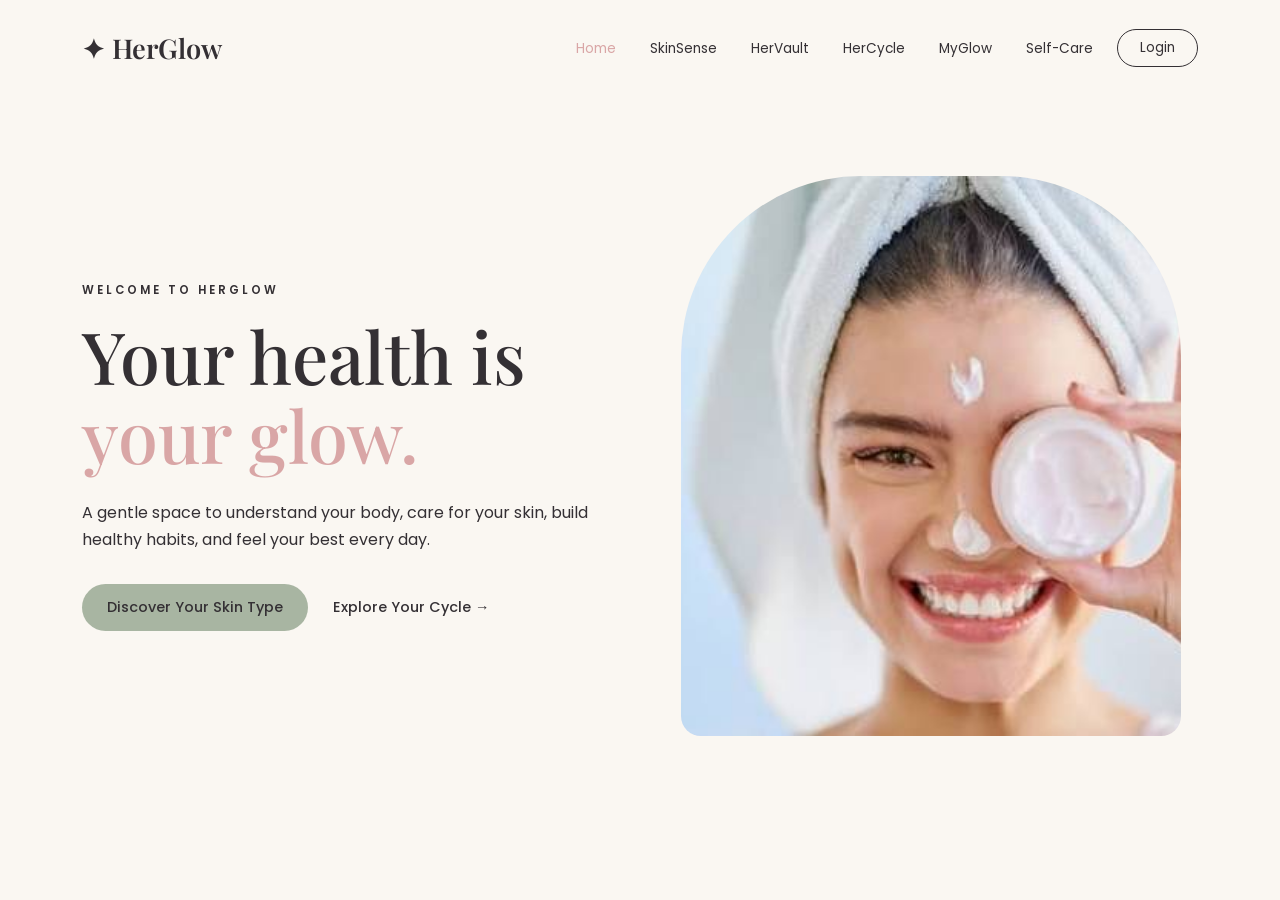
==== frontend/index.html @ 893dfe26 "Build Day2 static UI pages" ====
<!DOCTYPE html>
<html lang="en">

<head>

    <meta charset="UTF-8">

    <meta name="viewport" content="width=device-width, initial-scale=1.0">

    <title>HerGlow | Your Health. Your Beauty. Your Glow.</title>
    <!-- Google Fonts -->
     <link rel="preconnect" href="https://fonts.googleapis.com">

     <link rel="preconnect" href="https://fonts.gstatic.com" crossorigin>

     <link
        href="https://fonts.googleapis.com/css2?family=Playfair+Display:wght@500;600;700&family=Poppins:wght@300;400;500;600&display=swap"
        rel="stylesheet">
    <!-- Bootstrap CSS -->
      <link
       href="https://cdn.jsdelivr.net/npm/bootstrap@5.3.3/dist/css/bootstrap.min.css"
        rel="stylesheet">
   <!-- HerGlow CSS -->
       <link rel="stylesheet" href="css/style.css">
       <link rel="stylesheet" href="css/responsive.css">

</head>

<body>
    <!-- ================= NAVBAR ================= -->

  <nav class="navbar navbar-expand-lg herglow-navbar">

    <div class="container">

        <!-- Logo -->

        <a class="navbar-brand" href="index.html">
            ✦ HerGlow
        </a>


        <!-- Mobile Menu Button -->

        <button
            class="navbar-toggler"
            type="button"
            data-bs-toggle="collapse"
            data-bs-target="#mainNavbar"
            aria-controls="mainNavbar"
            aria-expanded="false"
            aria-label="Toggle navigation">

            <span class="navbar-toggler-icon"></span>

        </button>


        <!-- Navigation Links -->

        <div class="collapse navbar-collapse" id="mainNavbar">

            <ul class="navbar-nav ms-auto align-items-lg-center">

                <li class="nav-item">
                    <a class="nav-link active"
                       href="index.html">
                        Home
                    </a>
                </li>

                <li class="nav-item">
                    <a class="nav-link"
                       href="skinsense.html">
                        SkinSense
                    </a>
                </li>

                <li class="nav-item">
                    <a class="nav-link"
                       href="hervault.html">
                        HerVault
                    </a>
                </li>

                <li class="nav-item">
                    <a class="nav-link"
                       href="hercycle.html">
                        HerCycle
                    </a>
                </li>

                <li class="nav-item">
                    <a class="nav-link"
                       href="myglow.html">
                        MyGlow
                    </a>
                </li>

                <li class="nav-item">
                    <a class="nav-link"
                       href="selfcare.html">
                        Self-Care
                    </a>
                </li>

                <li class="nav-item ms-lg-3">

                    <a href="login.html"
                       class="btn btn-outline-herglow">
                        Login
                    </a>

                </li>

            </ul>

        </div>

    </div>

  </nav>
  <!-- ================= HERO SECTION ================= -->

<section class="hero-section">

    <div class="container">

        <div class="row align-items-center g-5">

            <!-- Hero Text -->

            <div class="col-lg-6">

                <p class="eyebrow">
                    WELCOME TO HERGLOW
                </p>

                <h1>
                    Your health is
                    <span>your glow.</span>
                </h1>

                <p class="hero-text">
                    A gentle space to understand your body,
                    care for your skin, build healthy habits,
                    and feel your best every day.
                </p>

                <div class="hero-buttons">

                    <a href="skinsense.html"
                       class="btn btn-herglow">
                        Discover Your Skin Type
                    </a>

                    <a href="hercycle.html"
                       class="btn-link-herglow">
                        Explore Your Cycle →
                    </a>

                </div>

            </div>


            <!-- Hero Image -->

            <div class="col-lg-6">

                <div class="hero-image-wrapper">

                    <img
                        src="images/hero.jpg"
                        alt="Woman practicing self care"
                        class="hero-image">

                </div>

            </div>

        </div>

    </div>

</section>

  <!-- Bootstrap JavaScript -->
    <script src="https://cdn.jsdelivr.net/npm/bootstrap@5.3.3/dist/js/bootstrap.bundle.min.js"></script>

    <!-- HerGlow JavaScript -->
    <script src="js/main.js"></script>

</body>
</html>
---- frontend/css/style.css ----
/* =========================================
   HERGLOW DESIGN SYSTEM
========================================= */

:root {
    /* Colors */
    --cream: #FAF7F2;
    --sage: #A8B5A2;
    --rose: #D9A6A6;
    --lavender: #C7BDD9;
    --brown: #343034;
    --white: #FFFFFF;

    /* Fonts */
    --heading-font: "Playfair Display", serif;
    --body-font: "Poppins", sans-serif;
}
/* =========================================
   GLOBAL STYLES
========================================= */

* {
    margin: 0;
    padding: 0;
    box-sizing: border-box;
}

html {
    scroll-behavior: smooth;
}

body {
    background-color: var(--cream);
    color: var(--brown);
    font-family: var(--body-font);
    line-height: 1.7;
}

h1,
h2,
h3,
h4,
h5,
h6 {
    font-family: var(--heading-font);
}

a {
    text-decoration: none;
    color: inherit;
}

img {
    max-width: 100%;
    display: block;
}
/* =========================================
   BUTTONS
========================================= */

.btn-herglow {
    display: inline-block;

    background-color: var(--sage);
    color: var(--brown);

    border: none;
    border-radius: 30px;

    padding: 13px 25px;

    font-family: var(--body-font);
    font-size: 0.9rem;
    font-weight: 500;

    transition: all 0.3s ease;
}

.btn-herglow:hover {
    background-color: var(--rose);
    color: var(--brown);

    transform: translateY(-2px);
}

.btn-outline-herglow {
    display: inline-block;

    border: 1px solid var(--brown);
    color: var(--brown);

    border-radius: 30px;

    padding: 8px 22px;

    font-size: 0.85rem;

    transition: all 0.3s ease;
}

.btn-outline-herglow:hover {
    background-color: var(--brown);
    color: var(--white);
}

.btn-link-herglow {
    color: var(--brown);
    font-size: 0.9rem;
    font-weight: 500;

    transition: color 0.3s ease;
}

.btn-link-herglow:hover {
    color: var(--rose);
}
/* =========================================
   SECTION HEADINGS
========================================= */

.eyebrow {
    font-family: var(--body-font);

    font-size: 0.72rem;
    font-weight: 600;

    letter-spacing: 3px;

    margin-bottom: 15px;
}

.section-heading {
    max-width: 650px;
    margin: 0 auto;
}

.section-heading h2 {
    font-size: 3rem;
    line-height: 1.2;

    margin-bottom: 15px;
}

.section-heading p {
    font-size: 0.95rem;
}
/* =========================================
   NAVBAR
========================================= */

.herglow-navbar {
    background-color: var(--cream);
    padding: 20px 0;

    position: relative;
    z-index: 1000;
}

.navbar-brand {
    font-family: var(--heading-font);

    font-size: 1.7rem;
    font-weight: 600;

    color: var(--brown);
}

.navbar-brand:hover {
    color: var(--brown);
}

.nav-link {
    color: var(--brown) !important;

    font-size: 0.85rem;
    font-weight: 400;

    margin-left: 18px;

    transition: color 0.3s ease;
}

.nav-link:hover,
.nav-link.active {
    color: var(--rose) !important;
}

.herglow-navbar .navbar-toggler {
    border: none;
    box-shadow: none;
}

.herglow-navbar .navbar-toggler:focus {
    box-shadow: none;
}
/* =========================================
   HERO SECTION
========================================= */

.hero-section {
    padding: 80px 0 100px;
}

.hero-section h1 {
    font-size: 4.5rem;
    line-height: 1.1;
    margin-bottom: 25px;
}

.hero-section h1 span {
    color: var(--rose);
}

.hero-text {
    max-width: 520px;
    font-size: 1rem;
    margin-bottom: 30px;
}

.hero-buttons {
    display: flex;
    align-items: center;
    gap: 25px;
    flex-wrap: wrap;
}

.hero-image-wrapper {
    width: 100%;
    max-width: 500px;
    margin: 0 auto;
    overflow: hidden;
    border-radius: 180px 180px 20px 20px;
    background-color: var(--lavender);
}

.hero-image {
    width: 100%;
    height: 560px;
    object-fit: cover;
}
/* =========================================
   SKINSENSE PAGE
========================================= */

.skinsense-hero {
    padding: 70px 0 60px;
}

.skinsense-hero h1 {
    font-size: 3.8rem;
    line-height: 1.2;
    margin-bottom: 20px;
}

.skinsense-hero h1 span {
    color: var(--rose);
}

.skinsense-hero .section-heading p:last-child {
    max-width: 600px;
    margin-left: auto;
    margin-right: auto;
}


/* Quiz Section */

.skinsense-quiz-section {
    padding: 20px 0 100px;
}

.quiz-card {
    max-width: 750px;
    margin: 0 auto;

    background-color: var(--white);

    padding: 60px 50px;

    border-radius: 25px;

    box-shadow: 0 10px 35px rgba(52, 48, 52, 0.06);
}

.quiz-card h2 {
    font-size: 2.4rem;
    margin-bottom: 20px;
}

.quiz-card > p:not(.eyebrow) {
    max-width: 570px;
    margin: 0 auto 30px;

    font-size: 0.95rem;
}


/* Footer */

.herglow-footer {
    padding: 45px 0;
    background-color: var(--brown);
    color: var(--white);
}

.herglow-footer p {
    font-family: var(--heading-font);
    font-size: 1.5rem;
    margin-bottom: 5px;
}

.herglow-footer small {
    font-size: 0.75rem;
    opacity: 0.7;
}
/* =========================================
   SKINSENSE QUIZ
========================================= */

.quiz-question {
    margin-top: 45px;
}

.quiz-question h3 {
    font-family: var(--heading-font);
    font-size: 1.35rem;
    margin-bottom: 20px;
}

.quiz-options {
    display: grid;
    grid-template-columns: repeat(2, 1fr);
    gap: 12px;
}

.quiz-options label {
    cursor: pointer;
}

.quiz-options input {
    display: none;
}

.quiz-options span {
    display: block;

    padding: 16px 18px;

    background-color: var(--cream);

    border: 1px solid transparent;
    border-radius: 15px;

    font-size: 0.85rem;

    transition: all 0.25s ease;
}

.quiz-options span:hover {
    border-color: var(--rose);
    transform: translateY(-2px);
}

.quiz-options input:checked + span {
    background-color: var(--rose);
    border-color: var(--rose);

    font-weight: 500;
}

.quiz-submit {
    margin-top: 45px;
}

.quiz-result {
    display: none;

    margin-top: 30px;
    padding: 25px;

    background-color: var(--lavender);

    border-radius: 18px;
}
/* =========================================
   SKIN TYPE CARDS
========================================= */

.skin-types-section {
    padding: 80px 0 100px;
}

.skin-type-card {
    height: 100%;

    padding: 30px 25px;

    background-color: var(--white);

    border-radius: 20px;

    text-align: center;

    transition: transform 0.3s ease,
                box-shadow 0.3s ease;
}

.skin-type-card:hover {
    transform: translateY(-5px);

    box-shadow: 0 10px 30px rgba(52, 48, 52, 0.07);
}

.skin-type-icon {
    width: 55px;
    height: 55px;

    margin: 0 auto 20px;

    display: flex;
    align-items: center;
    justify-content: center;

    background-color: var(--lavender);

    border-radius: 50%;

    font-size: 1.4rem;
}

.skin-type-card h3 {
    font-size: 1.35rem;
    margin-bottom: 12px;
}

.skin-type-card p {
    font-size: 0.82rem;
    margin-bottom: 0;
}
/* =========================================
   HERVAULT PAGE
========================================= */

.hervault-hero {
    padding: 70px 0 40px;
}

.hervault-hero h1 {
    font-size: 3.8rem;
    line-height: 1.2;
    margin-bottom: 20px;
}

.hervault-hero h1 span {
    color: var(--rose);
}


/* Search */

.hervault-search {
    padding: 10px 0 60px;
}

.vault-search-box {
    max-width: 650px;
    margin: 0 auto;

    display: flex;
    gap: 10px;

    padding: 8px;

    background-color: var(--white);

    border-radius: 40px;

    box-shadow: 0 8px 25px rgba(52, 48, 52, 0.06);
}

.vault-search-box input {
    flex: 1;

    border: none;
    outline: none;

    padding: 12px 20px;

    background: transparent;

    font-family: var(--body-font);
    font-size: 0.85rem;
}

.vault-search-box input::placeholder {
    color: #999;
}


/* Article Cards */

.vault-categories {
    padding: 20px 0 100px;
}

.vault-card {
    height: 100%;

    padding: 35px 30px;

    background-color: var(--white);

    border-radius: 22px;

    transition: transform 0.3s ease,
                box-shadow 0.3s ease;
}

.vault-card:hover {
    transform: translateY(-6px);

    box-shadow: 0 12px 35px rgba(52, 48, 52, 0.08);
}

.vault-icon {
    width: 55px;
    height: 55px;

    margin-bottom: 22px;

    display: flex;
    align-items: center;
    justify-content: center;

    background-color: var(--lavender);

    border-radius: 50%;

    font-size: 1.3rem;
}

.vault-category {
    margin-bottom: 10px;

    font-size: 0.68rem;
    font-weight: 600;

    letter-spacing: 2px;

    color: var(--rose);
}

.vault-card h2 {
    font-size: 1.45rem;
    line-height: 1.3;

    margin-bottom: 15px;
}

.vault-card > p:not(.vault-category) {
    font-size: 0.82rem;

    margin-bottom: 22px;
}
/* =========================================
   HERCYCLE PAGE
========================================= */

.hercycle-hero {
    padding: 70px 0 50px;
}

.hercycle-hero h1 {
    font-size: 3.6rem;
    line-height: 1.2;
    margin-bottom: 20px;
}

.hercycle-hero h1 span {
    color: var(--rose);
}


/* Cycle Tracker */

.cycle-tracker-section {
    padding: 20px 0 80px;
}

.cycle-card {
    max-width: 800px;
    margin: 0 auto;

    padding: 50px;

    background-color: var(--white);

    border-radius: 25px;

    box-shadow: 0 10px 35px rgba(52, 48, 52, 0.06);
}

.cycle-card h2 {
    font-size: 2.3rem;
    margin-bottom: 15px;
}

.cycle-card .text-center > p:not(.eyebrow) {
    max-width: 600px;
    margin-left: auto;
    margin-right: auto;
}

.herglow-input {
    min-height: 48px;

    border: 1px solid #ddd;

    border-radius: 12px;

    font-family: var(--body-font);
    font-size: 0.85rem;
}

.herglow-input:focus {
    border-color: var(--rose);

    box-shadow: 0 0 0 3px rgba(217, 166, 166, 0.15);
}


/* Cycle Result */

.cycle-result {
    display: none;

    margin-top: 30px;
    padding: 25px;

    background-color: var(--lavender);

    border-radius: 18px;
}


/* Cycle Phases */

.cycle-phases-section {
    padding: 80px 0 90px;
}

.cycle-phase-card {
    height: 100%;

    padding: 30px 22px;

    background-color: var(--white);

    border-radius: 20px;

    text-align: center;

    transition: transform 0.3s ease,
                box-shadow 0.3s ease;
}

.cycle-phase-card:hover {
    transform: translateY(-5px);

    box-shadow: 0 10px 30px rgba(52, 48, 52, 0.07);
}

.cycle-phase-icon {
    width: 55px;
    height: 55px;

    margin: 0 auto 20px;

    display: flex;
    align-items: center;
    justify-content: center;

    background-color: var(--rose);

    border-radius: 50%;

    font-size: 1.3rem;
}

.cycle-phase-card h3 {
    font-size: 1.3rem;

    margin-bottom: 12px;
}

.cycle-phase-card p {
    font-size: 0.8rem;

    margin-bottom: 0;
}


/* Disclaimer */

.cycle-note-section {
    padding: 0 0 80px;
}

.cycle-note {
    max-width: 850px;
    margin: 0 auto;

    padding: 20px 25px;

    background-color: #f1eee8;

    border-left: 4px solid var(--sage);

    border-radius: 10px;

    font-size: 0.78rem;
}

.cycle-note strong {
    font-weight: 600;
}
/* =========================================
   MYGLOW PAGE
========================================= */

.myglow-hero {
    padding: 70px 0 45px;
}

.myglow-hero h1 {
    font-size: 3.6rem;
    line-height: 1.2;
    margin-bottom: 20px;
}

.myglow-hero h1 span {
    color: var(--rose);
}


/* Glow Score */

.glow-score-section {
    padding: 20px 0 70px;
}

.glow-score-card {
    max-width: 500px;
    margin: 0 auto;

    padding: 40px;

    background-color: var(--lavender);

    border-radius: 25px;
}

.glow-score {
    font-family: var(--heading-font);

    font-size: 5rem;
    line-height: 1;

    margin: 15px 0;

    color: var(--brown);
}


/* Habits */

.habits-section {
    padding: 50px 0 100px;
}

.habit-card {
    height: 100%;

    padding: 30px 22px;

    background-color: var(--white);

    border-radius: 20px;

    text-align: center;

    transition: transform 0.3s ease,
                box-shadow 0.3s ease;
}

.habit-card:hover {
    transform: translateY(-5px);

    box-shadow: 0 10px 30px rgba(52, 48, 52, 0.07);
}

.habit-icon {
    width: 55px;
    height: 55px;

    margin: 0 auto 18px;

    display: flex;
    align-items: center;
    justify-content: center;

    background-color: var(--sage);

    border-radius: 50%;

    font-size: 1.3rem;
}

.habit-card h3 {
    font-size: 1.3rem;

    margin-bottom: 10px;
}

.habit-card p {
    font-size: 0.8rem;

    margin-bottom: 20px;
}


/* Habit Checkbox */

.habit-check {
    display: inline-flex;

    align-items: center;

    gap: 8px;

    cursor: pointer;

    font-size: 0.78rem;
}

.habit-check input {
    width: 17px;
    height: 17px;

    accent-color: var(--sage);

    cursor: pointer;
}

.habits-save {
    margin-top: 40px;
}
---- frontend/css/responsive.css ----
/* =========================================
   SKINSENSE RESPONSIVE
========================================= */

@media (max-width: 768px) {

    .skinsense-hero {
        padding: 50px 0 40px;
    }

    .skinsense-hero h1 {
        font-size: 2.8rem;
    }

    .quiz-card {
        padding: 40px 25px;
    }

    .quiz-options {
        grid-template-columns: 1fr;
    }

    .quiz-question h3 {
        font-size: 1.15rem;
    }

    .skin-types-section {
        padding: 60px 0 70px;
    }

}
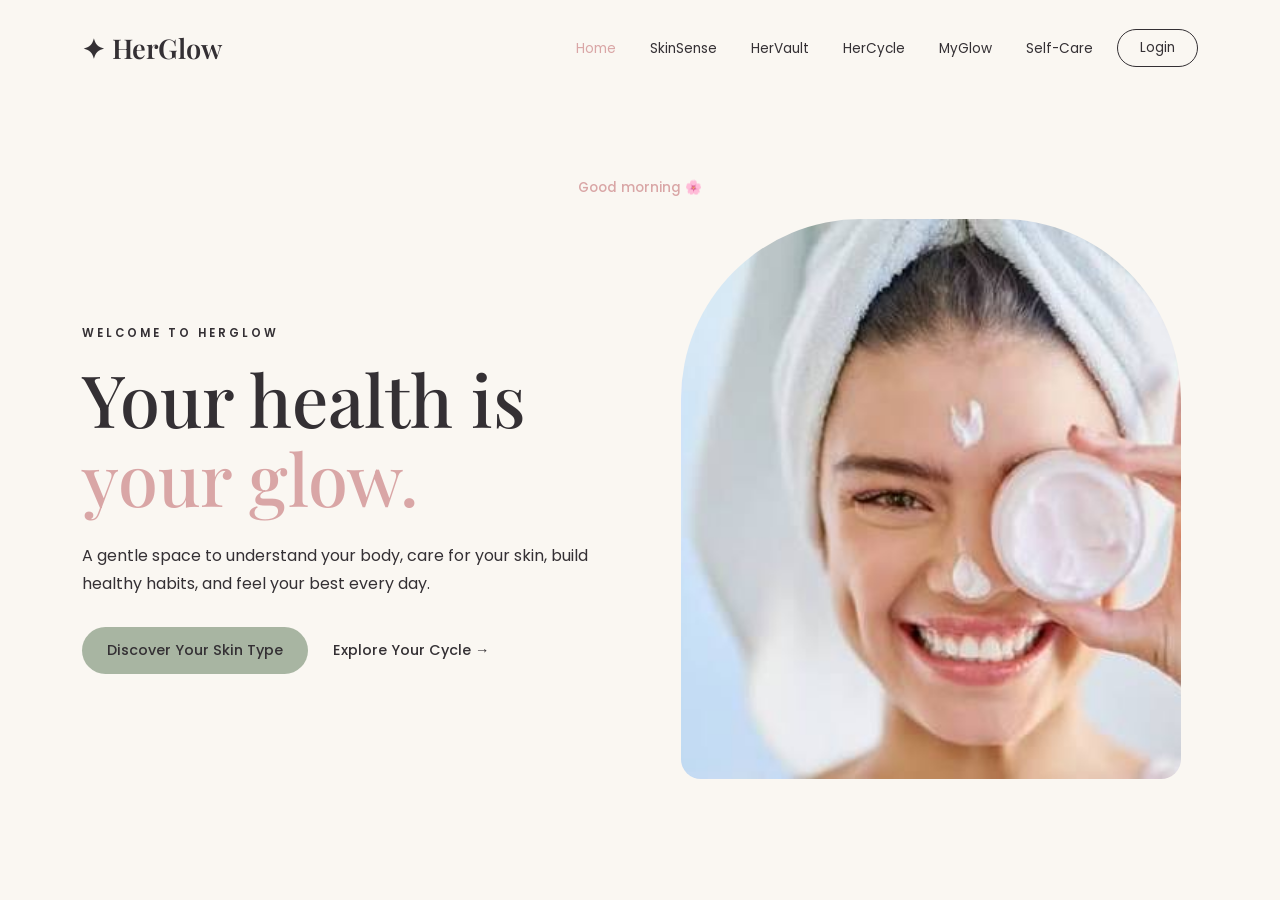
==== commit b78f3412: "Add interactive JavaScript features" ====
--- a/frontend/index.html
+++ b/frontend/index.html
@@ -63,8 +63,8 @@
             <ul class="navbar-nav ms-auto align-items-lg-center">
 
                 <li class="nav-item">
-                    <a class="nav-link active"
-                       href="index.html">
+                    <a class="nav-link"
+   href="index.html">
                         Home
                     </a>
                 </li>
@@ -123,6 +123,7 @@
   <!-- ================= HERO SECTION ================= -->
 
 <section class="hero-section">
+    <p id="welcomeMessage" class="welcome-message"></p>
 
     <div class="container">
 
--- a/frontend/css/style.css
+++ b/frontend/css/style.css
@@ -854,4 +854,47 @@
 
 .habits-save {
     margin-top: 40px;
+}
+/* =========================================
+   BREATHING EXERCISE
+========================================= */
+
+.breathing-circle {
+    width: 150px;
+    height: 150px;
+
+    margin: 30px auto;
+
+    display: flex;
+    align-items: center;
+    justify-content: center;
+
+    background-color: var(--lavender);
+
+    border-radius: 50%;
+
+    font-family: var(--heading-font);
+    font-size: 1.3rem;
+
+    cursor: pointer;
+
+    transition: transform 4s ease-in-out;
+}
+
+.breathing-circle.breathing-active {
+    transform: scale(1.35);
+}
+/* =========================================
+   WELCOME MESSAGE
+========================================= */
+
+.welcome-message {
+    text-align: center;
+
+    margin-bottom: 20px;
+
+    font-size: 0.85rem;
+    font-weight: 500;
+
+    color: var(--rose);
 }
